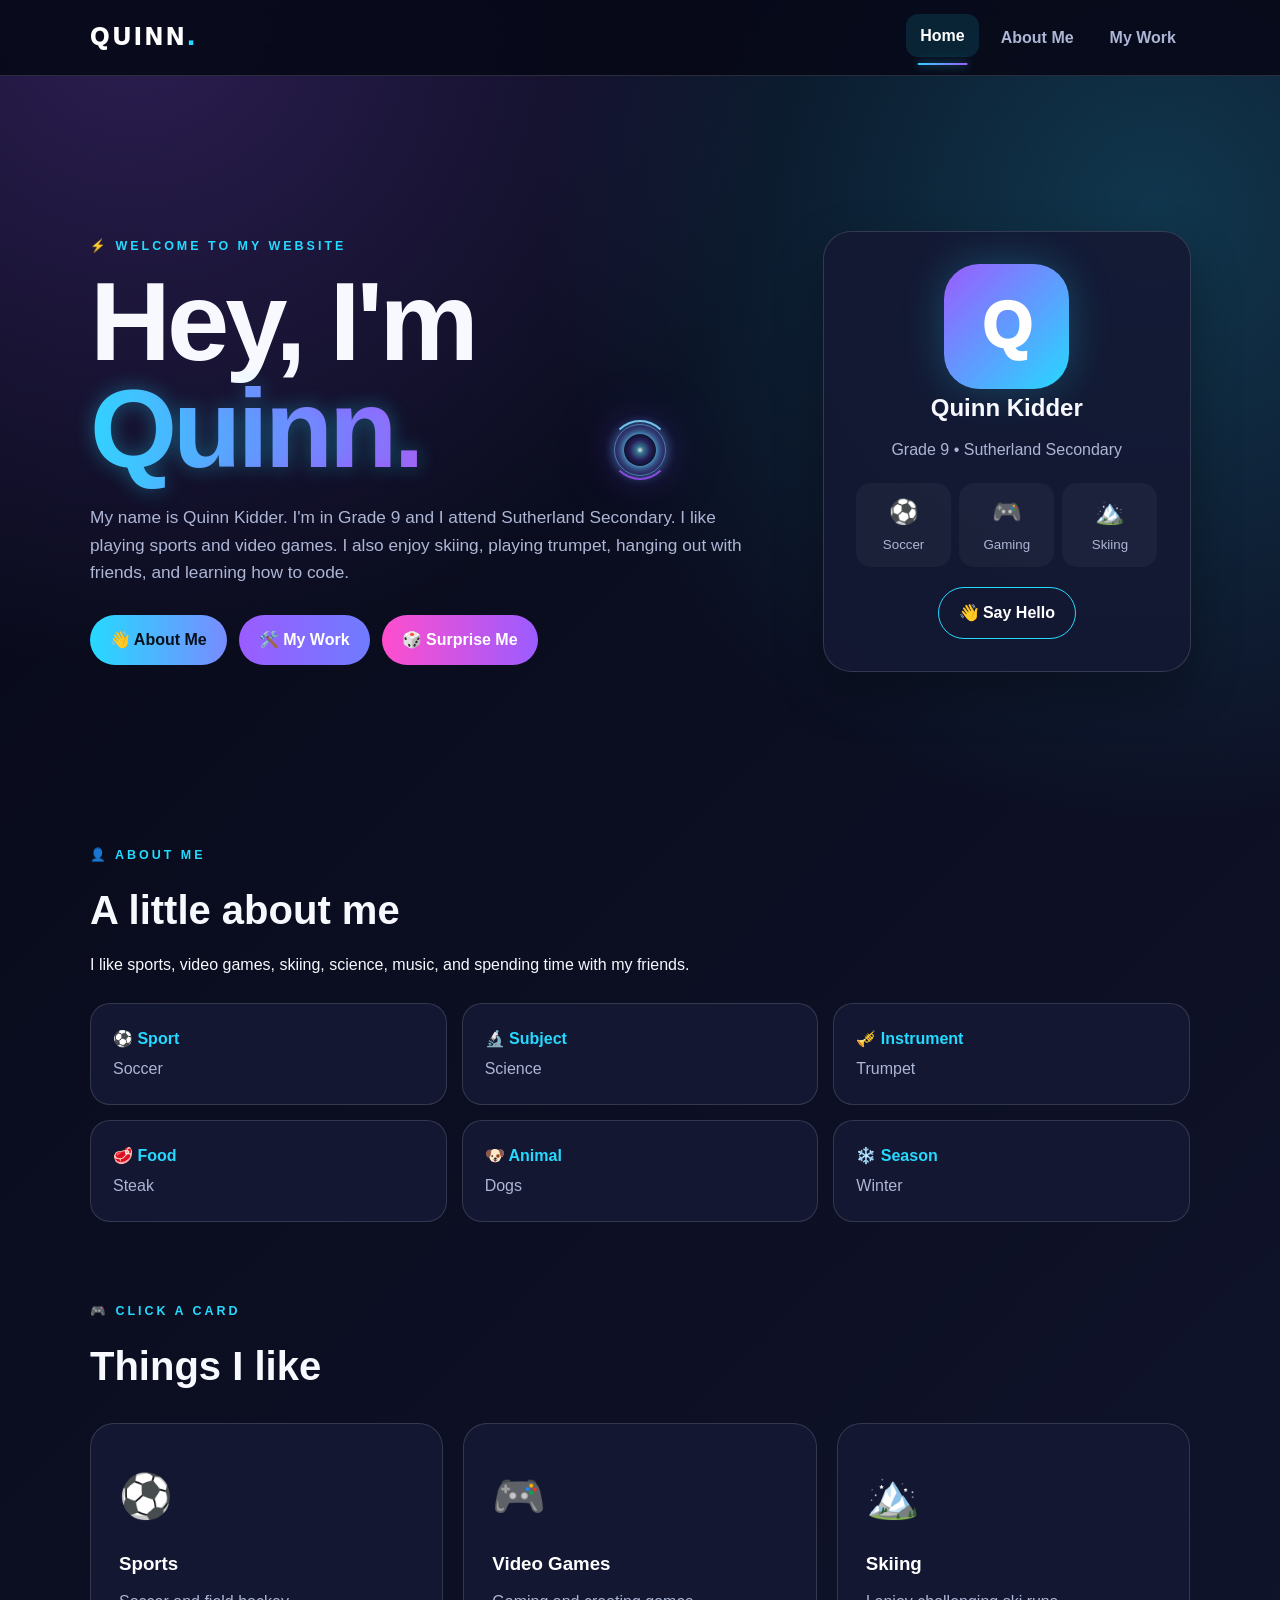
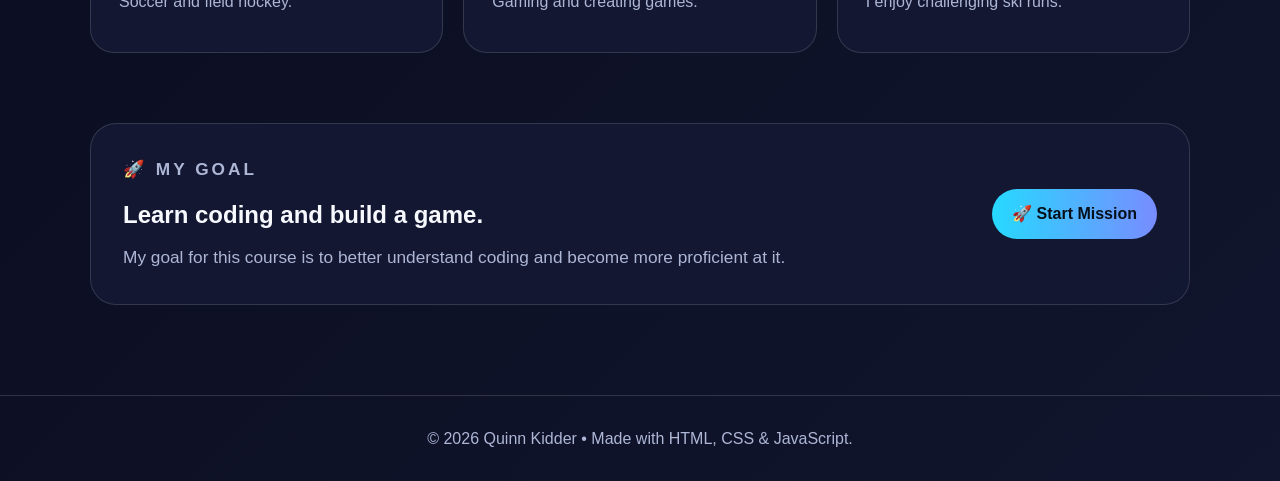
==== index.html @ 2dfe3a73 "Rename home.html to index.html" ====
<!DOCTYPE html>
<html lang="en">

<head>
  <meta charset="UTF-8">
  <meta name="viewport" content="width=device-width, initial-scale=1.0">

  <title>Quinn | Home</title>

  <link rel="stylesheet" href="css/style.css">
</head>

<body>

<header>

  <nav>

    <a class="logo" href="home.html">
      QUINN<span>.</span>
    </a>

    <div class="nav-links">

      <a class="active" href="home.html">
        Home
      </a>

      <a href="about.html">
        About Me
      </a>

      <a href="work.html">
        My Work
      </a>

    </div>

  </nav>

</header>


<main>

  <!-- HERO -->

  <section class="hero">

    <div class="hero-text">

      <p class="tag">
        ⚡ WELCOME TO MY WEBSITE
      </p>

      <h1>
        Hey, I'm <span>Quinn.</span>
      </h1>

      <p class="intro">

        My name is Quinn Kidder. I'm in Grade 9 and I attend
        Sutherland Secondary. I like playing sports and video games.
        I also enjoy skiing, playing trumpet, hanging out with friends,
        and learning how to code.

      </p>


      <div class="buttons">

        <a
          class="button blue"
          href="about.html"
        >
          👋 About Me
        </a>


        <a
          class="button purple"
          href="work.html"
        >
          🛠️ My Work
        </a>


        <button
          class="button pink"
          id="surpriseBtn"
          type="button"
        >
          🎲 Surprise Me
        </button>

      </div>


      <p
        id="surpriseText"
        class="message"
      ></p>

    </div>


    <!-- PROFILE CARD -->

    <div class="profile-card">

      <div class="avatar">
        Q
      </div>

      <h2>
        Quinn Kidder
      </h2>

      <p>
        Grade 9 • Sutherland Secondary
      </p>


      <div class="mini-stats">

        <div>
          <strong>⚽</strong>
          <small>Soccer</small>
        </div>

        <div>
          <strong>🎮</strong>
          <small>Gaming</small>
        </div>

        <div>
          <strong>🏔️</strong>
          <small>Skiing</small>
        </div>

      </div>


      <!-- SAY HELLO -->

      <button
        class="small-button"
        id="helloBtn"
        type="button"
      >
        👋 Say Hello
      </button>


      <p
        id="helloText"
        class="message"
      ></p>

    </div>

  </section>


  <!-- ABOUT PREVIEW -->

  <section class="section">

    <p class="tag">
      👤 ABOUT ME
    </p>

    <h2>
      A little about me
    </h2>

    <p>
      I like sports, video games, skiing, science, music,
      and spending time with my friends.
    </p>


    <div class="info-grid">

      <div class="info-box">
        <strong>⚽ Sport</strong>
        <span>Soccer</span>
      </div>

      <div class="info-box">
        <strong>🔬 Subject</strong>
        <span>Science</span>
      </div>

      <div class="info-box">
        <strong>🎺 Instrument</strong>
        <span>Trumpet</span>
      </div>

      <div class="info-box">
        <strong>🥩 Food</strong>
        <span>Steak</span>
      </div>

      <div class="info-box">
        <strong>🐶 Animal</strong>
        <span>Dogs</span>
      </div>

      <div class="info-box">
        <strong>❄️ Season</strong>
        <span>Winter</span>
      </div>

    </div>

  </section>


  <!-- INTERACTIVE CARDS -->

  <section class="section">

    <p class="tag">
      🎮 CLICK A CARD
    </p>

    <h2>
      Things I like
    </h2>


    <div class="cards">

      <button
        class="card"
        type="button"
        data-message="⚽ Soccer is one of the sports I spend a lot of time playing. I also play field hockey."
      >

        <span>⚽</span>

        <h3>
          Sports
        </h3>

        <p>
          Soccer and field hockey.
        </p>

      </button>


      <button
        class="card"
        type="button"
        data-message="🎮 I like playing video games and I want to build my own game by the end of class."
      >

        <span>🎮</span>

        <h3>
          Video Games
        </h3>

        <p>
          Gaming and creating games.
        </p>

      </button>


      <button
        class="card"
        type="button"
        data-message="🏔️ I'm proud that I can ski a double-black run."
      >

        <span>🏔️</span>

        <h3>
          Skiing
        </h3>

        <p>
          I enjoy challenging ski runs.
        </p>

      </button>

    </div>


    <p
      id="cardMessage"
      class="message"
    ></p>

  </section>


  <!-- GOAL -->

  <section class="callout">

    <div>

      <p class="tag">
        🚀 MY GOAL
      </p>

      <h2>
        Learn coding and build a game.
      </h2>

      <p>
        My goal for this course is to better understand
        coding and become more proficient at it.
      </p>

    </div>


    <!-- START MISSION -->

    <a
      class="button blue"
      href="about.html"
    >
      🚀 Start Mission
    </a>

  </section>


  <p
    id="goalMessage"
    class="message"
  ></p>

</main>


<footer>

  <p>
    © 2026 Quinn Kidder • Made with HTML, CSS & JavaScript.
  </p>

</footer>


<!-- SAY HELLO SCRIPT -->

<script>

  const helloBtn = document.getElementById("helloBtn");
  const helloText = document.getElementById("helloText");

  helloBtn.addEventListener("click", function() {

    helloText.textContent =
      "👋 Hey! Thanks for visiting my portfolio! 🚀";

    helloText.classList.add("show");

  });

</script>


<script src="script.js"></script>
<!-- ===== FUTURISTIC QUINN CURSOR ===== -->

<style>
/* Main cursor glow */
#quinn-cursor {
    position: fixed;
    left: 0;
    top: 0;
    width: 32px;
    height: 32px;
    border-radius: 50%;
    pointer-events: none;
    z-index: 2147483647;

    transform: translate(-50%, -50%);

    background:
        radial-gradient(
            circle,
            rgba(255,255,255,0.9) 0%,
            rgba(100,220,255,0.5) 15%,
            rgba(120,80,255,0.25) 45%,
            transparent 75%
        );

    box-shadow:
        0 0 8px rgba(100,220,255,1),
        0 0 20px rgba(100,180,255,0.8),
        0 0 40px rgba(120,80,255,0.6),
        0 0 70px rgba(200,60,255,0.35);

    transition:
        width 0.25s ease,
        height 0.25s ease;
}

/* Outer futuristic ring */
#quinn-cursor-ring {
    position: fixed;
    left: 0;
    top: 0;
    width: 52px;
    height: 52px;

    border: 1px solid rgba(120,220,255,0.55);
    border-radius: 50%;

    pointer-events: none;
    z-index: 2147483646;

    transform: translate(-50%, -50%);

    box-shadow:
        0 0 12px rgba(100,200,255,0.4),
        inset 0 0 12px rgba(140,80,255,0.25);

    transition:
        width 0.3s ease,
        height 0.3s ease,
        border-color 0.3s ease;
}

/* Little rotating ring */
#quinn-cursor-ring::before {
    content: "";
    position: absolute;

    inset: -5px;

    border-radius: 50%;

    border-top: 2px solid rgba(120,230,255,0.9);
    border-right: 2px solid transparent;
    border-bottom: 2px solid rgba(170,80,255,0.8);
    border-left: 2px solid transparent;

    animation: quinnRotate 2s linear infinite;
}

@keyframes quinnRotate {
    from {
        transform: rotate(0deg);
    }

    to {
        transform: rotate(360deg);
    }
}

/* Trail particles */
.quinn-trail {
    position: fixed;

    width: 6px;
    height: 6px;

    border-radius: 50%;

    pointer-events: none;

    z-index: 2147483645;

    background: #9eeaff;

    box-shadow:
        0 0 6px #9eeaff,
        0 0 14px #7c8cff,
        0 0 25px rgba(180,80,255,0.7);

    transform: translate(-50%, -50%);

    animation: quinnTrail 0.7s ease-out forwards;
}

@keyframes quinnTrail {

    0% {
        opacity: 1;
        transform:
            translate(-50%, -50%)
            scale(1);
    }

    50% {
        opacity: 0.7;
    }

    100% {
        opacity: 0;
        transform:
            translate(-50%, -50%)
            scale(0);
    }
}

/* Tiny sparkle particles */
.quinn-spark {
    position: fixed;

    width: 3px;
    height: 3px;

    border-radius: 50%;

    pointer-events: none;

    z-index: 2147483644;

    background: white;

    box-shadow:
        0 0 5px #fff,
        0 0 12px #8eeaff,
        0 0 20px #9b5cff;

    animation: quinnSpark 0.8s ease-out forwards;
}

@keyframes quinnSpark {

    0% {
        opacity: 1;
        transform: translate(0,0) scale(1);
    }

    100% {
        opacity: 0;
        transform:
            translate(
                var(--spark-x),
                var(--spark-y)
            )
            scale(0);
    }
}

/* Cursor gets bigger over interactive elements */
body.quinn-hovering #quinn-cursor {
    width: 55px;
    height: 55px;
}

body.quinn-hovering #quinn-cursor-ring {
    width: 72px;
    height: 72px;

    border-color: rgba(160,230,255,0.9);
}

/* Optional: hide normal cursor on desktop */
@media (pointer: fine) {
    body {
        cursor: none;
    }

    a,
    button,
    .card,
    .project,
    .fun-card {
        cursor: none;
    }
}
</style>

<script>
(function () {

    /* ==============================
       CREATE CURSOR
    ============================== */

    const cursor = document.createElement("div");
    cursor.id = "quinn-cursor";

    const ring = document.createElement("div");
    ring.id = "quinn-cursor-ring";

    document.body.appendChild(cursor);
    document.body.appendChild(ring);


    /* ==============================
       SMOOTH CURSOR MOVEMENT
    ============================== */

    let mouseX = window.innerWidth / 2;
    let mouseY = window.innerHeight / 2;

    let cursorX = mouseX;
    let cursorY = mouseY;

    document.addEventListener("mousemove", function (e) {

        mouseX = e.clientX;
        mouseY = e.clientY;

        /* Create trail */
        createTrail(e.clientX, e.clientY);

    });


    function animateCursor() {

        cursorX += (mouseX - cursorX) * 0.25;
        cursorY += (mouseY - cursorY) * 0.25;

        cursor.style.left = cursorX + "px";
        cursor.style.top = cursorY + "px";

        ring.style.left = cursorX + "px";
        ring.style.top = cursorY + "px";

        requestAnimationFrame(animateCursor);
    }

    animateCursor();


    /* ==============================
       TRAIL
    ============================== */

    let trailCounter = 0;

    function createTrail(x, y) {

        trailCounter++;

        /* Don't create too many particles */
        if (trailCounter % 2 !== 0) {
            return;
        }

        const dot = document.createElement("div");

        dot.className = "quinn-trail";

        dot.style.left = x + "px";
        dot.style.top = y + "px";

        document.body.appendChild(dot);

        setTimeout(function () {
            dot.remove();
        }, 700);


        /* Occasionally create sparkle */
        if (trailCounter % 8 === 0) {

            const spark = document.createElement("div");

            spark.className = "quinn-spark";

            spark.style.left = x + "px";
            spark.style.top = y + "px";

            spark.style.setProperty(
                "--spark-x",
                ((Math.random() - 0.5) * 40) + "px"
            );

            spark.style.setProperty(
                "--spark-y",
                ((Math.random() - 0.5) * 40) + "px"
            );

            document.body.appendChild(spark);

            setTimeout(function () {
                spark.remove();
            }, 800);
        }
    }


    /* ==============================
       INTERACTIVE HOVER
    ============================== */

    document.addEventListener("mouseover", function (e) {

        const interactive = e.target.closest(
            "a, button, .card, .project, .fun-card"
        );

        if (interactive) {
            document.body.classList.add("quinn-hovering");
        }

    });


    document.addEventListener("mouseout", function (e) {

        const interactive = e.target.closest(
            "a, button, .card, .project, .fun-card"
        );

        if (interactive) {
            document.body.classList.remove("quinn-hovering");
        }

    });


})();
</script>
</body>
</html>
---- css/style.css ----
/* ==========================================
   QUINN'S COOL PORTFOLIO
   ========================================== */


:root {

  --bg: #070918;

  --bg2: #11152d;

  --card:
    rgba(20, 25, 52, 0.90);

  --text: #f7f9ff;

  --muted: #adb6d5;

  --blue: #26d9ff;

  --purple: #9b5cff;

  --pink: #ff4ecd;

  --green: #6dffb2;

  --yellow: #ffe66d;

  --border:
    rgba(255, 255, 255, 0.14);

}


/* ==========================================
   RESET
   ========================================== */

* {

  box-sizing: border-box;

  margin: 0;

  padding: 0;

}


html {

  scroll-behavior: smooth;

}


body {

  min-height: 100vh;

  color: var(--text);

  font-family:
    Arial,
    Helvetica,
    sans-serif;

  line-height: 1.6;

  background:

    radial-gradient(
      circle at 10% 0%,
      rgba(155,92,255,.25),
      transparent 28%
    ),

    radial-gradient(
      circle at 90% 10%,
      rgba(38,217,255,.20),
      transparent 28%
    ),

    linear-gradient(
      135deg,
      var(--bg),
      var(--bg2)
    );

}


button,
a {

  font: inherit;

}


button {

  color: inherit;

}


/* ==========================================
   HEADER
   ========================================== */

header {

  position: sticky;

  top: 0;

  z-index: 100;

  border-bottom:
    1px solid var(--border);

  background:
    rgba(7,9,24,.92);

  backdrop-filter:
    blur(15px);

}


nav {

  width:
    min(1100px, 92%);

  min-height: 75px;

  margin: auto;

  display: flex;

  align-items: center;

  justify-content: space-between;

}


.logo {

  color: white;

  text-decoration: none;

  font-size: 1.5rem;

  font-weight: 1000;

  letter-spacing: 4px;

  transition: .25s;

}


.logo:hover {

  color: var(--blue);

  transform:
    scale(1.08);

}


.logo span {

  color:
    var(--blue);

}


.nav-links {

  display: flex;

  gap: 8px;

}


.nav-links a {

  padding:
    9px 14px;

  border-radius: 12px;

  color:
    var(--muted);

  text-decoration: none;

  font-weight: bold;

  transition: .25s;

}


.nav-links a:hover,
.nav-links a.active {

  color: white;

  background:
    rgba(38,217,255,.12);

  transform:
    translateY(-2px);

}


/* ==========================================
   MAIN
   ========================================== */

main {

  width:
    min(1100px, 92%);

  margin: auto;

  padding:
    60px 0 90px;

}


/* ==========================================
   HERO
   ========================================== */

.hero {

  min-height:
    70vh;

  display: grid;

  grid-template-columns:
    1.3fr .7fr;

  align-items: center;

  gap: 50px;

}


.tag {

  margin-bottom:
    12px;

  color:
    var(--blue);

  font-size:
    .78rem;

  font-weight:
    900;

  letter-spacing:
    3px;

}


h1 {

  margin-bottom:
    22px;

  font-size:
    clamp(3.5rem, 9vw, 7rem);

  line-height:
    .95;

  letter-spacing:
    -4px;

}


h1 span {

  color:
    var(--blue);

  text-shadow:
    0 0 20px
    rgba(38,217,255,.35);

}


h2 {

  margin-bottom:
    10px;

}


h3 {

  margin-bottom:
    10px;

}


.intro,
.page-title > p,
.callout p,
.about-box p {

  max-width:
    750px;

  color:
    var(--muted);

  font-size:
    1.08rem;

}


/* ==========================================
   BUTTONS
   ========================================== */

.buttons {

  display:
    flex;

  flex-wrap:
    wrap;

  gap:
    12px;

  margin-top:
    28px;

}


.button,
.small-button {

  border:
    0;

  border-radius:
    999px;

  padding:
    12px 20px;

  color:
    white;

  text-decoration:
    none;

  font-weight:
    900;

  cursor:
    pointer;

  transition:
    .25s;

}


.button:hover,
.small-button:hover {

  transform:
    translateY(-4px)
    scale(1.03);

}


.blue {

  background:
    linear-gradient(
      90deg,
      var(--blue),
      #788cff
    );

  color:
    #06101a;

}


.purple {

  background:
    linear-gradient(
      90deg,
      var(--purple),
      #6f7cff
    );

}


.pink {

  background:
    linear-gradient(
      90deg,
      var(--pink),
      var(--purple)
    );

}


/* ==========================================
   MESSAGE BOXES
   ========================================== */

.message {

  display:
    none;

  margin-top:
    20px;

  padding:
    15px 18px;

  border-left:
    4px solid var(--blue);

  border-radius:
    12px;

  color:
    white;

  background:
    rgba(38,217,255,.08);

}


.message.show {

  display:
    block;

  animation:
    pop .25s ease;

}


/* ==========================================
   PROFILE CARD
   ========================================== */

.profile-card {

  padding:
    32px;

  border:
    1px solid var(--border);

  border-radius:
    28px;

  text-align:
    center;

  background:
    var(--card);

  box-shadow:
    0 20px 50px
    rgba(0,0,0,.3);

  animation:
    float 4s ease-in-out infinite;

}


.avatar {

  width:
    125px;

  height:
    125px;

  margin:
    auto;

  display:
    grid;

  place-items:
    center;

  border-radius:
    35px;

  color:
    white;

  font-size:
    4rem;

  font-weight:
    1000;

  background:
    linear-gradient(
      135deg,
      var(--purple),
      var(--blue)
    );

  box-shadow:
    0 0 40px
    rgba(38,217,255,.25);

}


.avatar.big {

  width:
    150px;

  height:
    150px;

}


.profile-card > p {

  color:
    var(--muted);

}


.mini-stats {

  display:
    grid;

  grid-template-columns:
    repeat(3,1fr);

  gap:
    8px;

  margin:
    20px 0;

}


.mini-stats div {

  padding:
    10px;

  border-radius:
    15px;

  background:
    rgba(255,255,255,.04);

}


.mini-stats strong {

  display:
    block;

  font-size:
    1.5rem;

}


.mini-stats small {

  color:
    var(--muted);

}


.small-button {

  border:
    1px solid var(--blue);

  background:
    transparent;

}


/* ==========================================
   SECTIONS
   ========================================== */

.section {

  margin-top:
    80px;

}


.section h2 {

  font-size:
    2.5rem;

}


/* ==========================================
   INFO BOXES
   ========================================== */

.info-grid {

  display:
    grid;

  grid-template-columns:
    repeat(3, 1fr);

  gap:
    15px;

  margin-top:
    25px;

}


.info-box {

  padding:
    22px;

  border:
    1px solid var(--border);

  border-radius:
    20px;

  background:
    var(--card);

  transition:
    .25s;

}


.info-box:hover {

  transform:
    translateY(-5px);

  border-color:
    var(--blue);

}


.info-box strong {

  display:
    block;

  color:
    var(--blue);

  margin-bottom:
    5px;

}


.info-box span {

  color:
    var(--muted);

}


/* ==========================================
   CARDS
   ========================================== */

.cards {

  display:
    grid;

  grid-template-columns:
    repeat(3,1fr);

  gap:
    20px;

  margin-top:
    25px;

}


.card {

  min-height:
    230px;

  padding:
    28px;

  border:
    1px solid var(--border);

  border-radius:
    24px;

  color:
    white;

  background:
    var(--card);

  text-align:
    left;

  cursor:
    pointer;

  transition:
    .25s;

}


.card:hover {

  transform:
    translateY(-9px)
    rotate(-1deg);

  border-color:
    var(--blue);

  box-shadow:
    0 0 30px
    rgba(38,217,255,.12);

}


.card.clicked,
.fun-card.clicked,
.fact.clicked {

  transform:
    scale(.96);

  border-color:
    var(--yellow);

}


.card > span:first-child {

  display:
    block;

  margin-bottom:
    18px;

  font-size:
    2.7rem;

}


.card p {

  color:
    var(--muted);

}


.card strong {

  display:
    block;

  margin-top:
    20px;

  color:
    var(--blue);

  font-size:
    .75rem;

}


/* ==========================================
   ABOUT BOX
   ========================================== */

.page-title {

  margin-bottom:
    35px;

}


.page-title h1 {

  font-size:
    clamp(3rem, 8vw, 6rem);

}


.about-box {

  padding:
    32px;

  display:
    grid;

  grid-template-columns:
    150px 1fr;

  gap:
    30px;

  border:
    1px solid var(--border);

  border-radius:
    28px;

  background:
    var(--card);

}


/* ==========================================
   BUTTON GRIDS
   ========================================== */

.button-grid,
.question-grid {

  display:
    grid;

  grid-template-columns:
    repeat(4,1fr);

  gap:
    14px;

  margin-top:
    25px;

}


.fun-card,
.fact {

  min-height:
    100px;

  padding:
    18px;

  border:
    1px solid var(--border);

  border-radius:
    18px;

  color:
    white;

  background:
    rgba(255,255,255,.04);

  font-weight:
    900;

  cursor:
    pointer;

  transition:
    .25s;

}


.fun-card:hover,
.fact:hover {

  transform:
    translateY(-5px);

  border-color:
    var(--pink);

  background:
    rgba(255,78,205,.08);

}


/* ==========================================
   PROJECT CONSOLE
   ========================================== */

.project-info {

  margin-top:
    30px;

  padding:
    30px;

  min-height:
    150px;

  border:
    1px solid var(--border);

  border-radius:
    24px;

  background:
    var(--card);

}


.project-info.show {

  border-color:
    var(--pink);

  animation:
    pop .3s ease;

}


/* ==========================================
   CALLOUT
   ========================================== */

.callout {

  margin-top:
    70px;

  padding:
    32px;

  display:
    flex;

  align-items:
    center;

  justify-content:
    space-between;

  gap:
    25px;

  border:
    1px solid var(--border);

  border-radius:
    26px;

  background:
    var(--card);

}


/* ==========================================
   FOOTER
   ========================================== */

footer {

  padding:
    30px 20px;

  border-top:
    1px solid var(--border);

  color:
    var(--muted);

  text-align:
    center;

}


/* ==========================================
   ANIMATIONS
   ========================================== */

@keyframes float {

  0%,100% {

    transform:
      translateY(0);

  }

  50% {

    transform:
      translateY(-12px);

  }

}


@keyframes pop {

  from {

    opacity:
      0;

    transform:
      scale(.96);

  }

  to {

    opacity:
      1;

    transform:
      scale(1);

  }

}


/* ==========================================
   TABLET
   ========================================== */

@media (max-width: 800px) {

  .hero {

    grid-template-columns:
      1fr;

  }


  .cards {

    grid-template-columns:
      1fr 1fr;

  }


  .button-grid,
  .question-grid {

    grid-template-columns:
      1fr 1fr;

  }


  .info-grid {

    grid-template-columns:
      1fr 1fr;

  }


  .about-box {

    grid-template-columns:
      1fr;

  }


  .avatar.big {

    margin:
      auto;

  }

}


/* ==========================================
   PHONE
   ========================================== */

@media (max-width: 560px) {

  main {

    padding-top:
      35px;

  }


  nav {

    flex-direction:
      column;

    padding:
      18px 0;

    gap:
      12px;

  }


  .nav-links {

    width:
      100%;

    justify-content:
      center;

    flex-wrap:
      wrap;

  }


  h1 {

    letter-spacing:
      -2px;

  }


  .cards,
  .button-grid,
  .question-grid,
  .info-grid {

    grid-template-columns:
      1fr;

  }


  .callout {

    align-items:
      flex-start;

    flex-direction:
      column;

  }

}
/* =========================================================
   QUINN PORTFOLIO VISUAL UPGRADE
   CSS ADD-ON
   Paste at the VERY BOTTOM of style.css
   ========================================================= */


/* =========================================================
   GLOBAL SMOOTHNESS
   ========================================================= */

html {
  scroll-behavior: smooth;
}

body {
  position: relative;
  overflow-x: hidden;
}


/* =========================================================
   FUTURISTIC BACKGROUND
   ========================================================= */

#quinnBackground {
  position: fixed;
  inset: 0;
  z-index: -10;
  pointer-events: none;
  overflow: hidden;
}

.quinn-grid {
  position: absolute;
  inset: -100px;

  background-image:
    linear-gradient(
      rgba(80, 200, 255, 0.045) 1px,
      transparent 1px
    ),
    linear-gradient(
      90deg,
      rgba(170, 90, 255, 0.045) 1px,
      transparent 1px
    );

  background-size: 55px 55px;

  transform: perspective(500px) rotateX(55deg);

  transform-origin: center bottom;

  opacity: 0.65;

  mask-image:
    linear-gradient(
      to bottom,
      transparent,
      black 20%,
      black 65%,
      transparent
    );

  animation:
    quinnGridMove 20s linear infinite;
}


.quinn-orb {
  position: absolute;

  width: 430px;
  height: 430px;

  border-radius: 50%;

  filter: blur(90px);

  opacity: 0.13;

  animation:
    quinnOrbFloat 14s ease-in-out infinite alternate;
}


.quinn-orb-one {
  top: -180px;
  left: -150px;

  background: #4cc9ff;
}


.quinn-orb-two {
  top: 35%;
  right: -200px;

  background: #9b5cff;

  animation-delay: -5s;
}


.quinn-orb-three {
  bottom: -220px;
  left: 35%;

  background: #ff4fc3;

  animation-delay: -9s;
}


/* =========================================================
   MOUSE GLOW
   ========================================================= */

#quinnMouseGlow {
  position: fixed;

  width: 360px;
  height: 360px;

  left: 0;
  top: 0;

  transform:
    translate(-50%, -50%);

  border-radius: 50%;

  pointer-events: none;

  z-index: 9995;

  background:
    radial-gradient(
      circle,
      rgba(70, 210, 255, 0.12),
      rgba(150, 80, 255, 0.055) 35%,
      transparent 70%
    );

  transition:
    left 0.08s linear,
    top 0.08s linear;
}


#quinnMouseRing {
  position: fixed;

  width: 35px;
  height: 35px;

  left: 0;
  top: 0;

  margin-left: -17.5px;
  margin-top: -17.5px;

  border:
    1px solid rgba(80, 210, 255, 0.65);

  border-radius: 50%;

  pointer-events: none;

  z-index: 9998;

  box-shadow:
    0 0 15px rgba(70, 210, 255, 0.3),
    inset 0 0 12px rgba(150, 80, 255, 0.15);

  transition:
    width 0.15s ease,
    height 0.15s ease,
    margin 0.15s ease,
    border-color 0.15s ease;
}


/* =========================================================
   PARTICLE CANVAS
   ========================================================= */

#quinnParticles {
  position: fixed;

  inset: 0;

  width: 100%;
  height: 100%;

  pointer-events: none;

  z-index: -5;

  opacity: 0.65;
}


/* =========================================================
   SCROLL PROGRESS
   ========================================================= */

#quinnScrollProgress {
  position: fixed;

  top: 0;
  left: 0;

  width: 0;
  height: 4px;

  z-index: 10000;

  background:
    linear-gradient(
      90deg,
      #36d1ff,
      #9b5cff,
      #ff4fc3,
      #36d1ff
    );

  background-size: 300% 100%;

  box-shadow:
    0 0 15px rgba(54, 209, 255, 0.75);

  animation:
    quinnGradientMove 5s linear infinite;
}


/* =========================================================
   GLASS EFFECT
   ========================================================= */

header {
  transition:
    background 0.3s ease,
    box-shadow 0.3s ease,
    border-color 0.3s ease,
    transform 0.3s ease;
}


body.quinn-scrolled header {
  background:
    rgba(7, 10, 25, 0.82);

  backdrop-filter:
    blur(20px);

  -webkit-backdrop-filter:
    blur(20px);

  box-shadow:
    0 10px 40px rgba(0, 0, 0, 0.2);

  border-bottom:
    1px solid rgba(255, 255, 255, 0.08);
}


/* =========================================================
   NAVIGATION
   ========================================================= */

.nav-links a {
  position: relative;

  transition:
    color 0.2s ease,
    transform 0.2s ease;
}


.nav-links a::after {
  content: "";

  position: absolute;

  left: 50%;
  bottom: -8px;

  width: 0;
  height: 2px;

  transform:
    translateX(-50%);

  border-radius: 10px;

  background:
    linear-gradient(
      90deg,
      #36d1ff,
      #9b5cff
    );

  box-shadow:
    0 0 10px rgba(54, 209, 255, 0.7);

  transition:
    width 0.25s ease;
}


.nav-links a:hover {
  transform:
    translateY(-2px);
}


.nav-links a:hover::after,
.nav-links a.active::after {
  width: 70%;
}


/* =========================================================
   LOGO
   ========================================================= */

.logo {
  transition:
    transform 0.25s ease,
    filter 0.25s ease;
}


.logo:hover {
  transform:
    scale(1.04);

  filter:
    drop-shadow(
      0 0 12px rgba(54, 209, 255, 0.45)
    );
}


/* =========================================================
   BUTTONS
   ========================================================= */

.button,
.small-button {
  position: relative;

  overflow: hidden;

  transition:
    transform 0.2s ease,
    box-shadow 0.25s ease,
    filter 0.25s ease;
}


.button::before,
.small-button::before {
  content: "";

  position: absolute;

  top: 0;
  left: -120%;

  width: 80%;
  height: 100%;

  transform:
    skewX(-20deg);

  background:
    linear-gradient(
      90deg,
      transparent,
      rgba(255,255,255,0.22),
      transparent
    );

  transition:
    left 0.55s ease;

  pointer-events: none;
}


.button:hover::before,
.small-button:hover::before {
  left: 140%;
}


.button:hover,
.small-button:hover {
  transform:
    translateY(-4px)
    scale(1.02);

  filter:
    brightness(1.08);

  box-shadow:
    0 12px 30px rgba(0, 0, 0, 0.25),
    0 0 22px rgba(54, 209, 255, 0.15);
}


.button:active,
.small-button:active {
  transform:
    translateY(0)
    scale(0.97);
}


/* =========================================================
   PROFILE CARD
   ========================================================= */

.profile-card {
  transition:
    transform 0.25s ease,
    box-shadow 0.3s ease,
    border-color 0.3s ease;
}


.profile-card:hover {
  box-shadow:
    0 25px 70px rgba(0, 0, 0, 0.35),
    0 0 40px rgba(54, 209, 255, 0.12);
}


.avatar {
  transition:
    transform 0.4s ease,
    box-shadow 0.4s ease;
}


.profile-card:hover .avatar {
  transform:
    rotate(-5deg)
    scale(1.06);

  box-shadow:
    0 0 25px rgba(54, 209, 255, 0.4),
    0 0 55px rgba(155, 92, 255, 0.2);
}


/* =========================================================
   ALL CARDS
   ========================================================= */

.card,
.fun-card,
.fact,
.info-box,
.callout,
.about-box,
.project-info {
  position: relative;

  overflow: hidden;

  transition:
    transform 0.25s ease,
    box-shadow 0.3s ease,
    border-color 0.3s ease;
}


.card::after,
.fun-card::after,
.fact::after,
.info-box::after {
  content: "";

  position: absolute;

  inset: -60%;

  pointer-events: none;

  opacity: 0;

  background:
    radial-gradient(
      circle at
      var(--shine-x, 50%)
      var(--shine-y, 50%),
      rgba(255,255,255,0.13),
      transparent 30%
    );

  transition:
    opacity 0.2s ease;
}


.card:hover::after,
.fun-card:hover::after,
.fact:hover::after,
.info-box:hover::after {
  opacity: 1;
}


.card:hover,
.fun-card:hover,
.fact:hover {
  transform:
    translateY(-7px);

  box-shadow:
    0 18px 45px rgba(0, 0, 0, 0.3),
    0 0 28px rgba(54, 209, 255, 0.1);
}


/* =========================================================
   CARD ICONS
   ========================================================= */

.card > span,
.fun-card > span {
  display: inline-block;

  transition:
    transform 0.3s ease;
}


.card:hover > span,
.fun-card:hover > span {
  transform:
    scale(1.18)
    rotate(-5deg);
}


/* =========================================================
   HERO
   ========================================================= */

.hero-text {
  animation:
    quinnHeroIn 0.8s ease both;
}


.profile-card {
  animation:
    quinnProfileIn 0.9s ease 0.1s both;
}


/* =========================================================
   HEADINGS
   ========================================================= */

h1 span,
h2 span {
  background:
    linear-gradient(
      90deg,
      #36d1ff,
      #9b5cff,
      #ff4fc3,
      #36d1ff
    );

  background-size: 250% auto;

  -webkit-background-clip: text;
  background-clip: text;

  -webkit-text-fill-color: transparent;

  animation:
    quinnGradientMove 6s linear infinite;
}


/* =========================================================
   MESSAGE ANIMATION
   ========================================================= */

.message.show {
  animation:
    quinnMessageIn 0.4s ease both;
}


/* =========================================================
   PROJECT CONSOLE
   ========================================================= */

.project-info {
  transition:
    opacity 0.35s ease,
    transform 0.35s ease,
    box-shadow 0.35s ease;
}


.project-info.show {
  animation:
    quinnConsoleIn 0.45s ease both;

  box-shadow:
    0 20px 60px rgba(0, 0, 0, 0.3),
    0 0 35px rgba(155, 92, 255, 0.12);
}


/* =========================================================
   QUESTIONS
   ========================================================= */

.question-answer {
  transition:
    transform 0.3s ease,
    box-shadow 0.3s ease;
}


.question-answer.show {
  box-shadow:
    0 15px 45px rgba(0, 0, 0, 0.25),
    0 0 25px rgba(155, 92, 255, 0.12);
}


/* =========================================================
   REVEAL ANIMATION
   ========================================================= */

.quinn-reveal {
  opacity: 0;

  transform:
    translateY(30px);

  transition:
    opacity 0.7s ease,
    transform 0.7s ease;
}


.quinn-reveal.quinn-visible {
  opacity: 1;

  transform:
    translateY(0);
}


/* =========================================================
   RIPPLE
   ========================================================= */

.quinn-ripple {
  position: absolute;

  width: 10px;
  height: 10px;

  border-radius: 50%;

  pointer-events: none;

  background:
    rgba(255, 255, 255, 0.25);

  transform:
    scale(0);

  animation:
    quinnRipple 0.65s ease-out forwards;
}


/* =========================================================
   CLICK SPARK
   ========================================================= */

.quinn-spark {
  position: fixed;

  width: 6px;
  height: 6px;

  margin-left: -3px;
  margin-top: -3px;

  border-radius: 50%;

  pointer-events: none;

  z-index: 10002;

  background: white;

  box-shadow:
    0 0 8px #36d1ff,
    0 0 18px #9b5cff;

  animation:
    quinnSpark 0.7s ease-out forwards;
}


/* =========================================================
   TOAST
   ========================================================= */

#quinnToast {
  position: fixed;

  left: 50%;
  bottom: 28px;

  transform:
    translate(-50%, 25px);

  opacity: 0;

  z-index: 10005;

  padding:
    12px 20px;

  border:
    1px solid rgba(255,255,255,0.15);

  border-radius: 999px;

  color: white;

  background:
    rgba(10, 14, 30, 0.82);

  backdrop-filter:
    blur(18px);

  -webkit-backdrop-filter:
    blur(18px);

  box-shadow:
    0 15px 45px rgba(0,0,0,0.3),
    0 0 25px rgba(54,209,255,0.1);

  pointer-events: none;

  transition:
    opacity 0.3s ease,
    transform 0.3s ease;
}


#quinnToast.show {
  opacity: 1;

  transform:
    translate(-50%, 0);
}


/* =========================================================
   FLOATING FX BUTTON
   ========================================================= */

.quinn-floating-button,
.quinn-top-button {
  position: fixed;

  right: 20px;

  z-index: 10004;

  border:
    1px solid rgba(255,255,255,0.15);

  color: white;

  background:
    rgba(10,14,30,0.78);

  backdrop-filter:
    blur(15px);

  -webkit-backdrop-filter:
    blur(15px);

  cursor: pointer;

  box-shadow:
    0 10px 30px rgba(0,0,0,0.25);

  transition:
    transform 0.2s ease,
    box-shadow 0.2s ease,
    opacity 0.25s ease;
}


.quinn-floating-button {
  bottom: 20px;

  padding:
    9px 14px;

  border-radius: 999px;
}


.quinn-top-button {
  bottom: 68px;

  width: 42px;
  height: 42px;

  border-radius: 50%;

  font-size: 20px;

  opacity: 0;

  pointer-events: none;
}


.quinn-top-button.show {
  opacity: 1;

  pointer-events: auto;
}


.quinn-floating-button:hover,
.quinn-top-button:hover {
  transform:
    translateY(-4px)
    scale(1.05);

  box-shadow:
    0 15px 35px rgba(0,0,0,0.3),
    0 0 25px rgba(54,209,255,0.18);
}


/* =========================================================
   ANIMATIONS
   ========================================================= */

@keyframes quinnGridMove {
  from {
    transform:
      perspective(500px)
      rotateX(55deg)
      translateY(0);
  }

  to {
    transform:
      perspective(500px)
      rotateX(55deg)
      translateY(55px);
  }
}


@keyframes quinnOrbFloat {
  0% {
    transform:
      translate(0, 0)
      scale(1);
  }

  50% {
    transform:
      translate(80px, 50px)
      scale(1.1);
  }

  100% {
    transform:
      translate(-40px, 100px)
      scale(0.94);
  }
}


@keyframes quinnGradientMove {
  from {
    background-position: 0% 50%;
  }

  to {
    background-position: 300% 50%;
  }
}


@keyframes quinnHeroIn {
  from {
    opacity: 0;
    transform:
      translateY(20px);
  }

  to {
    opacity: 1;
    transform:
      translateY(0);
  }
}


@keyframes quinnProfileIn {
  from {
    opacity: 0;
    transform:
      translateX(25px)
      scale(0.97);
  }

  to {
    opacity: 1;
    transform:
      translateX(0)
      scale(1);
  }
}


@keyframes quinnMessageIn {
  from {
    opacity: 0;
    transform:
      translateY(8px)
      scale(0.98);
  }

  to {
    opacity: 1;
    transform:
      translateY(0)
      scale(1);
  }
}


@keyframes quinnConsoleIn {
  from {
    opacity: 0;
    transform:
      translateY(18px)
      scale(0.98);
  }

  to {
    opacity: 1;
    transform:
      translateY(0)
      scale(1);
  }
}


@keyframes quinnRipple {
  to {
    transform:
      scale(30);

    opacity: 0;
  }
}


@keyframes quinnSpark {
  0% {
    transform:
      translate(0, 0)
      scale(1);

    opacity: 1;
  }

  100% {
    transform:
      translate(
        var(--spark-x),
        var(--spark-y)
      )
      scale(0);

    opacity: 0;
  }
}


/* =========================================================
   MOBILE
   ========================================================= */

@media (max-width: 700px) {

  .quinn-orb {
    width: 260px;
    height: 260px;

    filter:
      blur(65px);
  }


  #quinnMouseGlow,
  #quinnMouseRing {
    display: none;
  }


  #quinnParticles {
    opacity: 0.3;
  }


  .quinn-floating-button {
    right: 12px;
    bottom: 12px;
  }


  .quinn-top-button {
    right: 12px;
    bottom: 60px;
  }


  #quinnToast {
    bottom: 65px;

    max-width:
      calc(100vw - 30px);

    text-align: center;
  }


  .quinn-reveal {
    transform:
      translateY(18px);
  }
}


/* =========================================================
   REDUCED MOTION
   ========================================================= */

@media (prefers-reduced-motion: reduce) {

  html {
    scroll-behavior: auto;
  }


  .quinn-grid,
  .quinn-orb,
  #quinnScrollProgress,
  h1 span,
  h2 span {
    animation: none;
  }


  .quinn-reveal {
    opacity: 1;
    transform: none;
    transition: none;
  }
}
/* =========================================================
   QUINN MOUSE GLOW + TRAIL
   ========================================================= */

#mouseGlow {
  position: fixed;

  width: 250px;
  height: 250px;

  left: 0;
  top: 0;

  transform: translate(-50%, -50%);

  border-radius: 50%;

  pointer-events: none;

  z-index: 2147483646;

  background: radial-gradient(
    circle,
    rgba(38, 217, 255, 0.35) 0%,
    rgba(155, 92, 255, 0.20) 35%,
    rgba(255, 78, 205, 0.08) 55%,
    transparent 75%
  );

  filter: blur(8px);

  opacity: 1;
}


#mouseRing {
  position: fixed;

  width: 32px;
  height: 32px;

  left: 0;
  top: 0;

  transform: translate(-50%, -50%);

  border-radius: 50%;

  border: 2px solid #26d9ff;

  pointer-events: none;

  z-index: 2147483647;

  box-shadow:
    0 0 10px #26d9ff,
    0 0 25px #26d9ff,
    0 0 40px #9b5cff;

  opacity: 1;
}


.mouseTrailDot {
  position: fixed;

  width: 8px;
  height: 8px;

  border-radius: 50%;

  pointer-events: none;

  z-index: 2147483645;

  background: #26d9ff;

  box-shadow:
    0 0 8px #26d9ff,
    0 0 18px #9b5cff,
    0 0 30px #ff4ecd;

  transform: translate(-50%, -50%);

  animation: mouseTrailFade 0.6s linear forwards;
}


@keyframes mouseTrailFade {

  0% {
    opacity: 1;

    transform:
      translate(-50%, -50%)
      scale(1);
  }

  100% {
    opacity: 0;

    transform:
      translate(-50%, -50%)
      scale(0);
  }

}
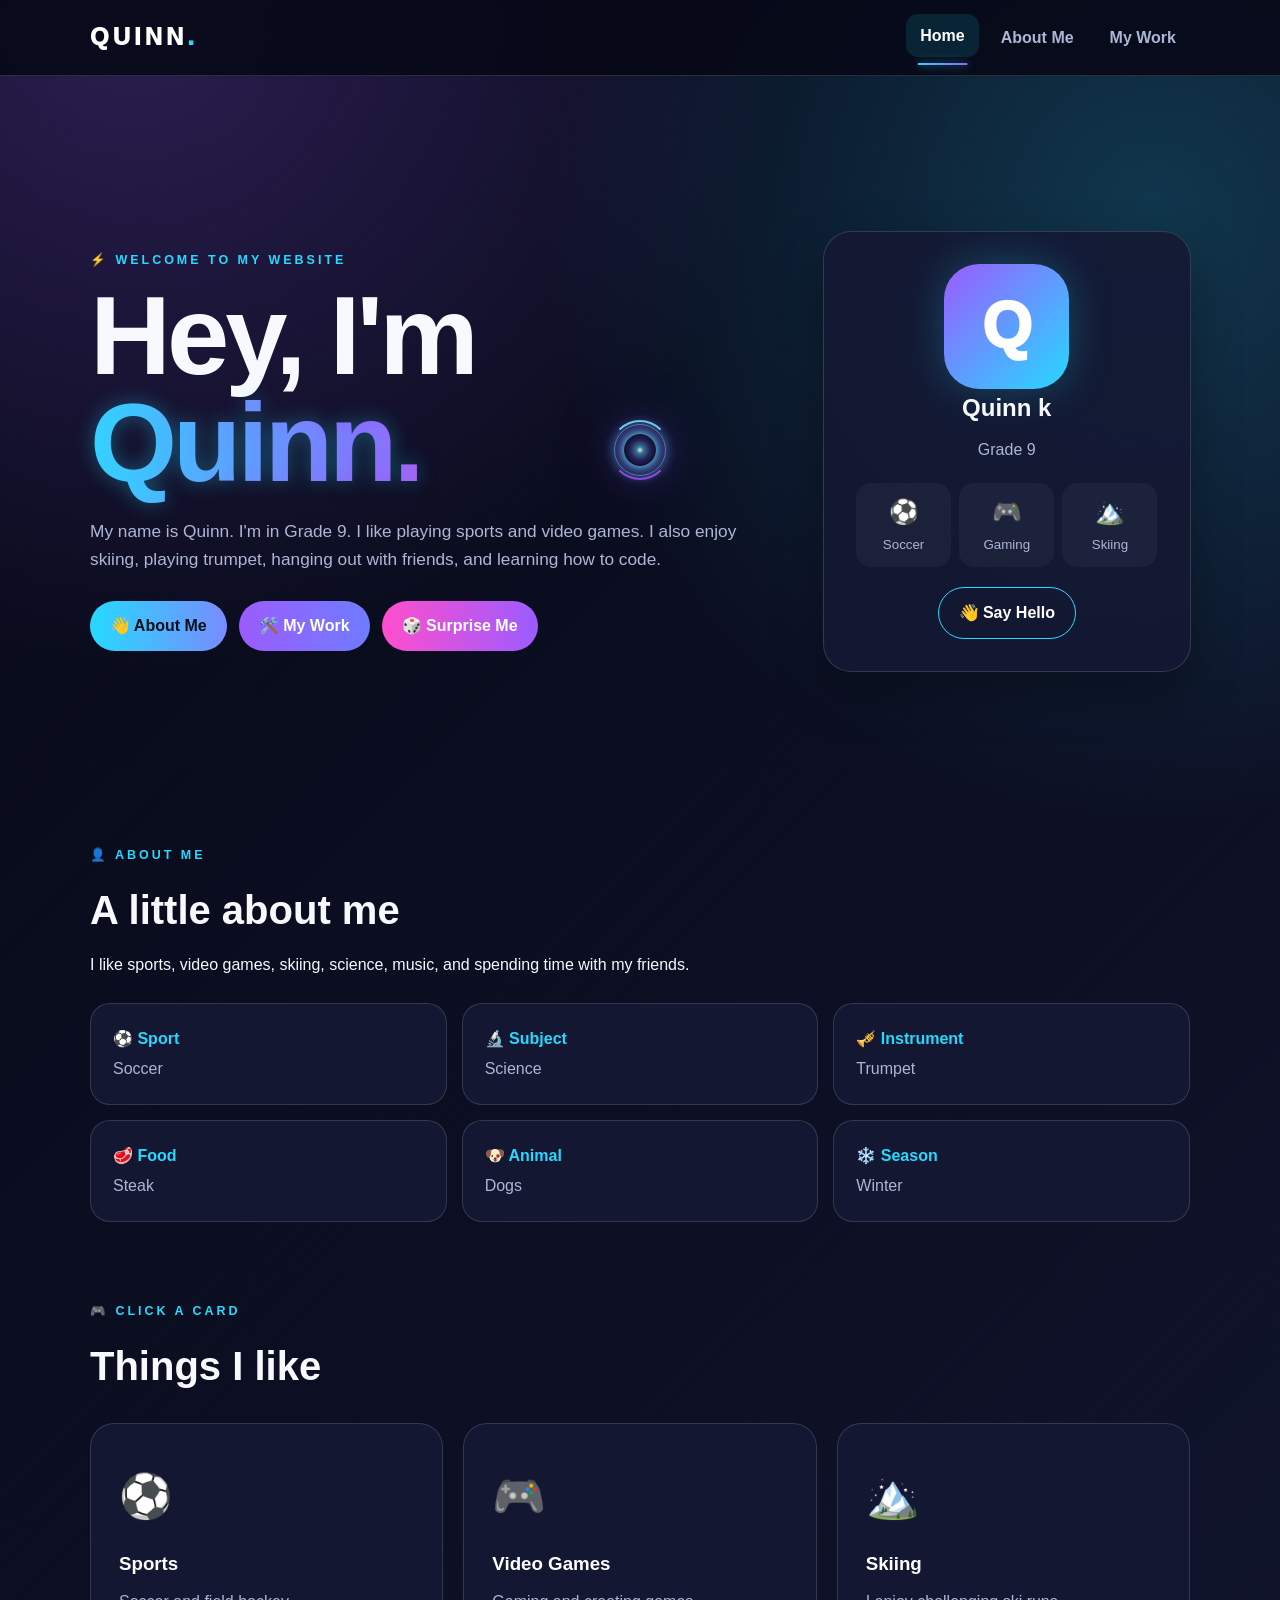
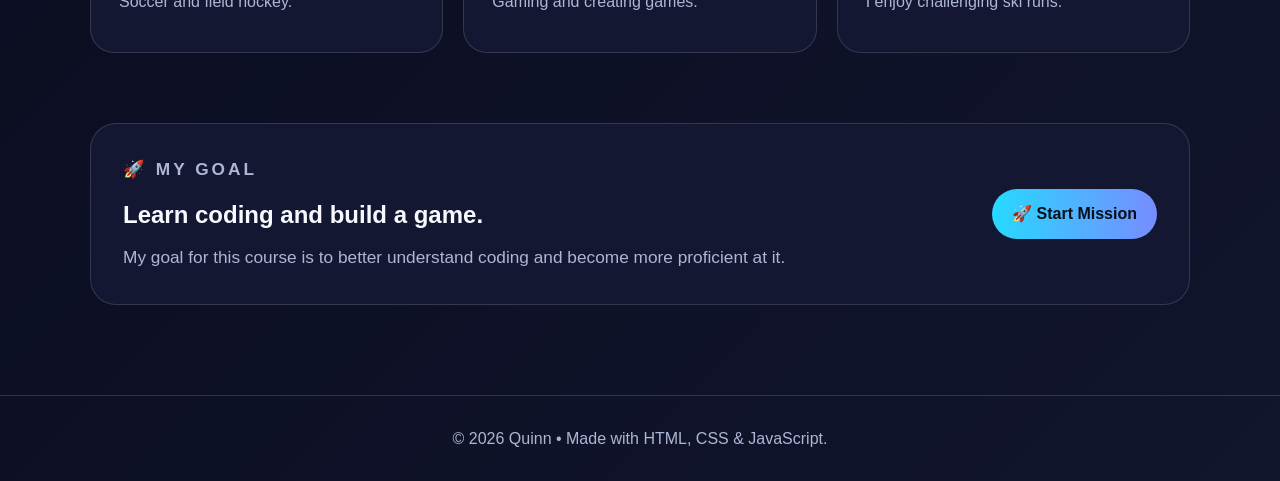
==== commit dea47a66: "Update personal information in index.html" ====
--- a/index.html
+++ b/index.html
@@ -59,8 +59,7 @@
 
       <p class="intro">
 
-        My name is Quinn Kidder. I'm in Grade 9 and I attend
-        Sutherland Secondary. I like playing sports and video games.
+        My name is Quinn. I'm in Grade 9. I like playing sports and video games.
         I also enjoy skiing, playing trumpet, hanging out with friends,
         and learning how to code.
 
@@ -113,11 +112,11 @@
       </div>
 
       <h2>
-        Quinn Kidder
+        Quinn k
       </h2>
 
       <p>
-        Grade 9 • Sutherland Secondary
+        Grade 9 
       </p>
 
 
@@ -344,7 +343,7 @@
 <footer>
 
   <p>
-    © 2026 Quinn Kidder • Made with HTML, CSS & JavaScript.
+    © 2026 Quinn • Made with HTML, CSS & JavaScript.
   </p>
 
 </footer>
